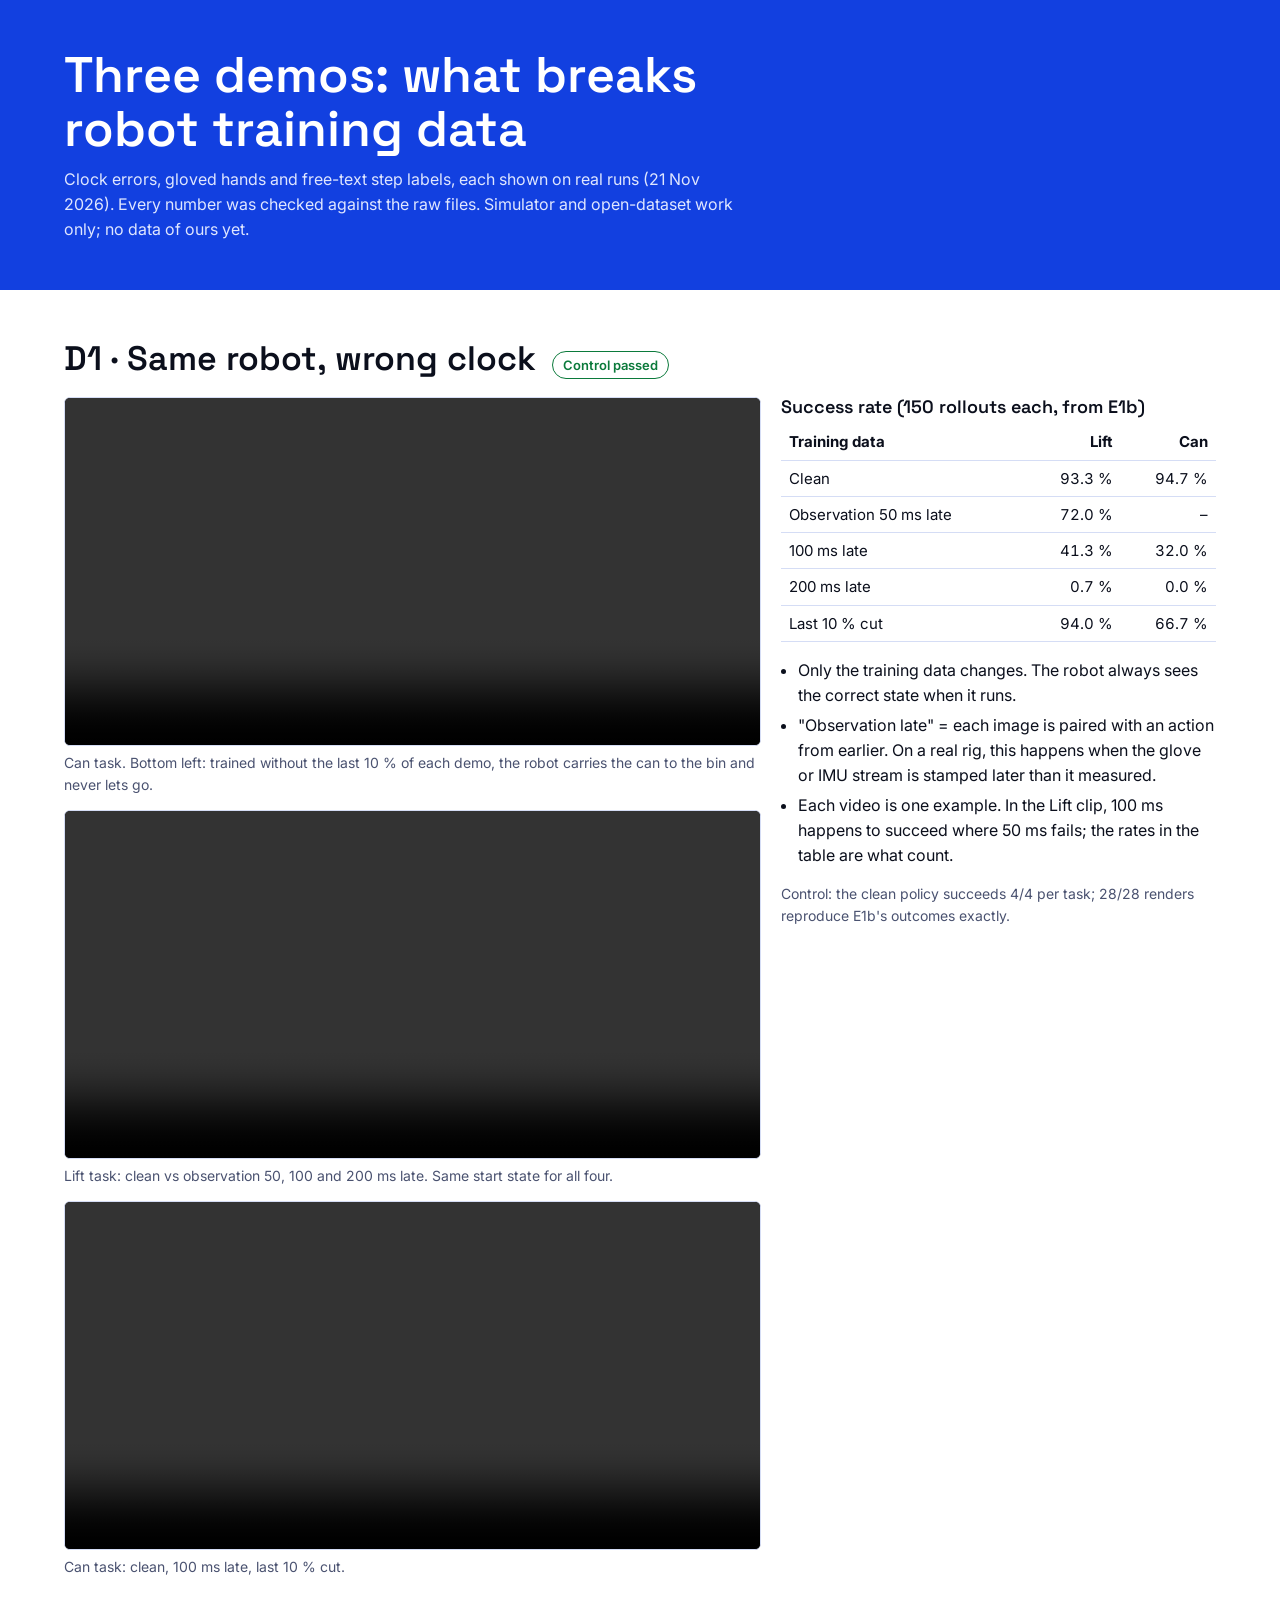
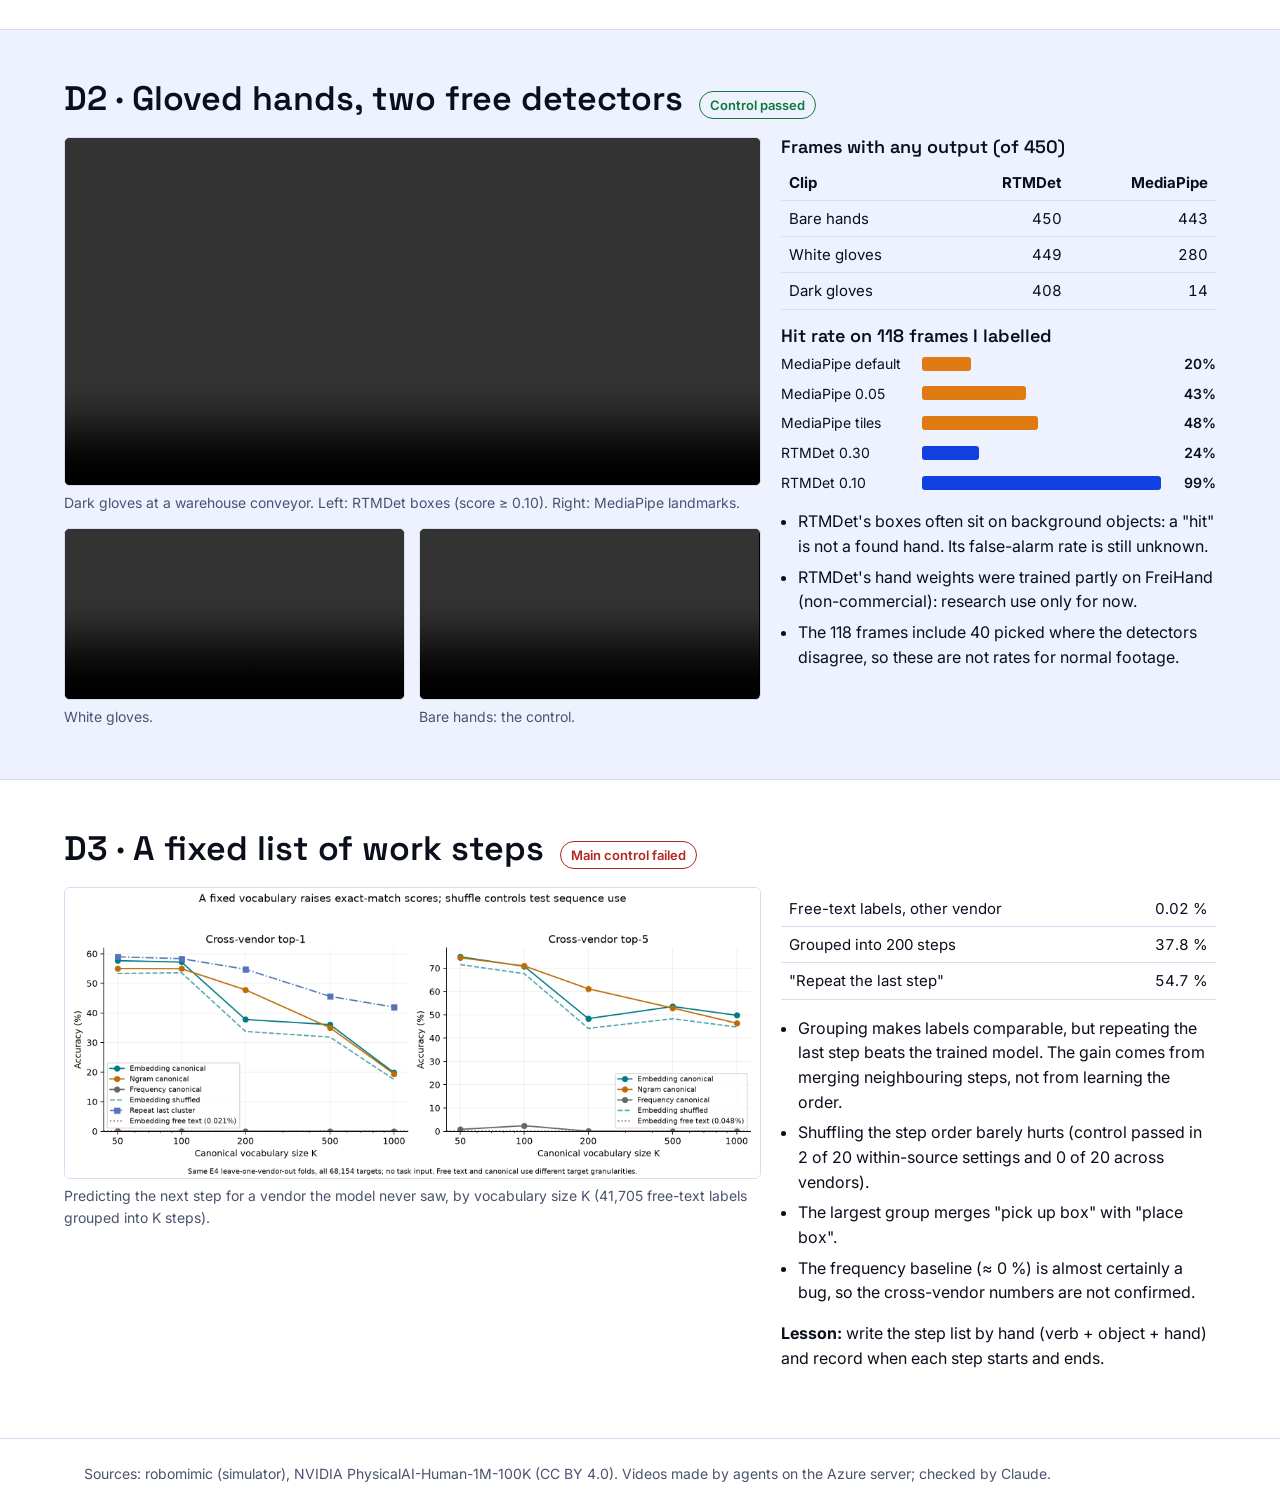
==== demos/index.html @ 9b0b8ab1 "Robot-data demos: D1-D3, H4 packing recorder, H6 curriculum, gallery" ====
<!DOCTYPE html>
<html lang="en"><head><meta charset="utf-8"><meta name="viewport" content="width=device-width,initial-scale=1">
<title>Robot data demos</title>
<link rel="preconnect" href="https://fonts.googleapis.com"><link rel="preconnect" href="https://fonts.gstatic.com" crossorigin>
<link href="https://fonts.googleapis.com/css2?family=Space+Grotesk:wght@500;600&family=Inter:wght@400;500;600&display=swap" rel="stylesheet">
<style>
/* VOICE: lab datasheet, plain and exact
   IDEA: a test report sheet; each demo is one numbered panel with its verdict
   PICTURE: the videos themselves, large, side by side with the numbers that matter
   COLOUR and TYPE: cobalt strip, white, black, pale blue zones; Space Grotesk + Inter
   LAYOUT: title strip, then three bands: video first, findings beside or below */
:root{color-scheme:light dark;--bg:light-dark(#ffffff,#0a0d18);--ink:light-dark(#0b0f1c,#e8ecf8);--mute:light-dark(#4a5270,#9aa3c0);--zone:light-dark(#eef2ff,#121a33);--line:light-dark(#d5ddf5,#24305a);--cobalt:#1240e0;--ok:light-dark(#0b7a3b,#5fd38f);--bad:light-dark(#b3261e,#ff8a80)}
:root[data-theme=light]{color-scheme:light}:root[data-theme=dark]{color-scheme:dark}
*{box-sizing:border-box;min-width:0}
body{margin:0;background:var(--bg);color:var(--ink);font:16px/1.55 Inter,system-ui,sans-serif;overflow-x:clip}
h1,h2,h3{font-family:"Space Grotesk",Inter,sans-serif;font-weight:600;line-height:1.08;text-wrap:balance;margin:0}
.strip{background:var(--cobalt);color:#fff;padding:clamp(24px,4vw,48px) max(5vw,16px)}
.strip h1{font-size:clamp(30px,4.6vw,50px);max-width:22ch}
.strip p{margin:.7em 0 0;max-width:68ch;color:#dfe6ff}
.wrap{max-width:1240px;margin:0 auto}
.band{padding:clamp(28px,4vw,56px) max(5vw,16px);border-bottom:1px solid var(--line)}
.band:nth-child(even){background:var(--zone)}
.head{display:flex;flex-wrap:wrap;gap:8px 16px;align-items:baseline;margin-bottom:18px}
.head h2{font-size:clamp(24px,3vw,34px)}
.tag{font-size:13px;font-weight:600;padding:3px 10px;border-radius:99px;border:1.5px solid currentColor}
.tag.ok{color:var(--ok)}.tag.bad{color:var(--bad)}
.grid{display:grid;gap:20px;grid-template-columns:minmax(0,1.6fr) minmax(0,1fr)}
.vids{display:grid;gap:14px}
.vids.two{grid-template-columns:repeat(auto-fit,minmax(min(100%,300px),1fr))}
figure{margin:0}
video,img{width:100%;display:block;border-radius:6px;background:#000;border:1px solid var(--line)}
img{background:#fff}
figcaption{font-size:14px;color:var(--mute);margin-top:6px}
.side h3{font-size:18px;margin:0 0 8px}
.side ul{margin:0 0 16px;padding-left:1.1em}.side li{margin:.35em 0}
table{border-collapse:collapse;width:100%;font-size:15px;margin:4px 0 16px}
th,td{padding:6px 8px;border-bottom:1px solid var(--line);text-align:left}
td.n,th.n{text-align:right;font-variant-numeric:tabular-nums;white-space:nowrap}
.bars{display:grid;gap:8px;margin:6px 0 16px}
.bar{display:grid;grid-template-columns:9.5em minmax(0,1fr) 3.2em;gap:8px;align-items:center;font-size:14px}
.bar i{display:block;height:14px;border-radius:3px;background:var(--cobalt)}
.bar i.mp{background:#e07a12}
.bar b{font-weight:600;text-align:right;font-variant-numeric:tabular-nums}
.note{font-size:14px;color:var(--mute)}
.foot{padding:24px max(5vw,16px);font-size:14px;color:var(--mute)}
@media(max-width:1100px){.grid{grid-template-columns:minmax(0,1fr)}}
@media(max-width:600px){table{font-size:13px}.bar{grid-template-columns:7.5em minmax(0,1fr) 3em}}
@media(prefers-reduced-motion:reduce){*{transition:none!important}}
</style></head><body>
<header class="strip"><div class="wrap">
<h1>Three demos: what breaks robot training data</h1>
<p>Clock errors, gloved hands and free-text step labels, each shown on real runs (21 Nov 2026). Every number was checked against the raw files. Simulator and open-dataset work only; no data of ours yet.</p>
</div></header>

<main>
<section class="band"><div class="wrap">
<div class="head"><h2>D1 · Same robot, wrong clock</h2><span class="tag ok">Control passed</span></div>
<div class="grid">
<div class="vids">
<figure><video controls muted loop playsinline preload="metadata" src="D1-wrong-clock/can_missing_ending.mp4"></video>
<figcaption>Can task. Bottom left: trained without the last 10 % of each demo, the robot carries the can to the bin and never lets go.</figcaption></figure>
<figure><video controls muted loop playsinline preload="metadata" src="D1-wrong-clock/lift_same_robot_wrong_clock.mp4"></video>
<figcaption>Lift task: clean vs observation 50, 100 and 200 ms late. Same start state for all four.</figcaption></figure>
<figure><video controls muted loop playsinline preload="metadata" src="D1-wrong-clock/can_same_robot_wrong_clock.mp4"></video>
<figcaption>Can task: clean, 100 ms late, last 10 % cut.</figcaption></figure>
</div>
<div class="side">
<h3>Success rate (150 rollouts each, from E1b)</h3>
<table><thead><tr><th>Training data</th><th class="n">Lift</th><th class="n">Can</th></tr></thead><tbody>
<tr><td>Clean</td><td class="n">93.3 %</td><td class="n">94.7 %</td></tr>
<tr><td>Observation 50 ms late</td><td class="n">72.0 %</td><td class="n">–</td></tr>
<tr><td>100 ms late</td><td class="n">41.3 %</td><td class="n">32.0 %</td></tr>
<tr><td>200 ms late</td><td class="n">0.7 %</td><td class="n">0.0 %</td></tr>
<tr><td>Last 10 % cut</td><td class="n">94.0 %</td><td class="n">66.7 %</td></tr>
</tbody></table>
<ul>
<li>Only the training data changes. The robot always sees the correct state when it runs.</li>
<li>"Observation late" = each image is paired with an action from earlier. On a real rig, this happens when the glove or IMU stream is stamped later than it measured.</li>
<li>Each video is one example. In the Lift clip, 100 ms happens to succeed where 50 ms fails; the rates in the table are what count.</li>
</ul>
<p class="note">Control: the clean policy succeeds 4/4 per task; 28/28 renders reproduce E1b's outcomes exactly.</p>
</div></div></div></section>

<section class="band"><div class="wrap">
<div class="head"><h2>D2 · Gloved hands, two free detectors</h2><span class="tag ok">Control passed</span></div>
<div class="grid">
<div class="vids">
<figure><video controls muted loop playsinline preload="metadata" src="D2-glove-overlay/d2_50caa726.mp4"></video>
<figcaption>Dark gloves at a warehouse conveyor. Left: RTMDet boxes (score ≥ 0.10). Right: MediaPipe landmarks.</figcaption></figure>
<div class="vids two">
<figure><video controls muted loop playsinline preload="metadata" src="D2-glove-overlay/d2_babf07e2.mp4"></video><figcaption>White gloves.</figcaption></figure>
<figure><video controls muted loop playsinline preload="metadata" src="D2-glove-overlay/d2_ac10c6f2.mp4"></video><figcaption>Bare hands: the control.</figcaption></figure>
</div></div>
<div class="side">
<h3>Frames with any output (of 450)</h3>
<table><thead><tr><th>Clip</th><th class="n">RTMDet</th><th class="n">MediaPipe</th></tr></thead><tbody>
<tr><td>Bare hands</td><td class="n">450</td><td class="n">443</td></tr>
<tr><td>White gloves</td><td class="n">449</td><td class="n">280</td></tr>
<tr><td>Dark gloves</td><td class="n">408</td><td class="n">14</td></tr>
</tbody></table>
<h3>Hit rate on 118 frames I labelled</h3>
<div class="bars" id="bars"></div>
<ul>
<li>RTMDet's boxes often sit on background objects: a "hit" is not a found hand. Its false-alarm rate is still unknown.</li>
<li>RTMDet's hand weights were trained partly on FreiHand (non-commercial): research use only for now.</li>
<li>The 118 frames include 40 picked where the detectors disagree, so these are not rates for normal footage.</li>
</ul>
</div></div></div></section>

<section class="band"><div class="wrap">
<div class="head"><h2>D3 · A fixed list of work steps</h2><span class="tag bad">Main control failed</span></div>
<div class="grid">
<figure><img src="D3-step-vocabulary/cross_vendor_vs_k.png" alt="Cross-vendor next-step accuracy against vocabulary size K, for several models and baselines">
<figcaption>Predicting the next step for a vendor the model never saw, by vocabulary size K (41,705 free-text labels grouped into K steps).</figcaption></figure>
<div class="side">
<table><tbody>
<tr><td>Free-text labels, other vendor</td><td class="n">0.02 %</td></tr>
<tr><td>Grouped into 200 steps</td><td class="n">37.8 %</td></tr>
<tr><td>"Repeat the last step"</td><td class="n">54.7 %</td></tr>
</tbody></table>
<ul>
<li>Grouping makes labels comparable, but repeating the last step beats the trained model. The gain comes from merging neighbouring steps, not from learning the order.</li>
<li>Shuffling the step order barely hurts (control passed in 2 of 20 within-source settings and 0 of 20 across vendors).</li>
<li>The largest group merges "pick up box" with "place box".</li>
<li>The frequency baseline (≈ 0 %) is almost certainly a bug, so the cross-vendor numbers are not confirmed.</li>
</ul>
<p><b>Lesson:</b> write the step list by hand (verb + object + hand) and record when each step starts and ends.</p>
</div></div></div></section>
</main>
<footer class="foot wrap">Sources: robomimic (simulator), NVIDIA PhysicalAI-Human-1M-100K (CC BY 4.0). Videos made by agents on the Azure server; checked by Claude.</footer>

<script>{
const rows=[["MediaPipe default",24],["MediaPipe 0.05",51],["MediaPipe tiles",57],["RTMDet 0.30",28],["RTMDet 0.10",117]];
document.getElementById('bars').innerHTML=rows.map(([l,n])=>`<div class="bar"><span>${l}</span><i class="${l.startsWith('Media')?'mp':''}" style="width:${(100*n/118).toFixed(1)}%"></i><b>${Math.round(100*n/118)}%</b></div>`).join('');

}</script>
</body></html>
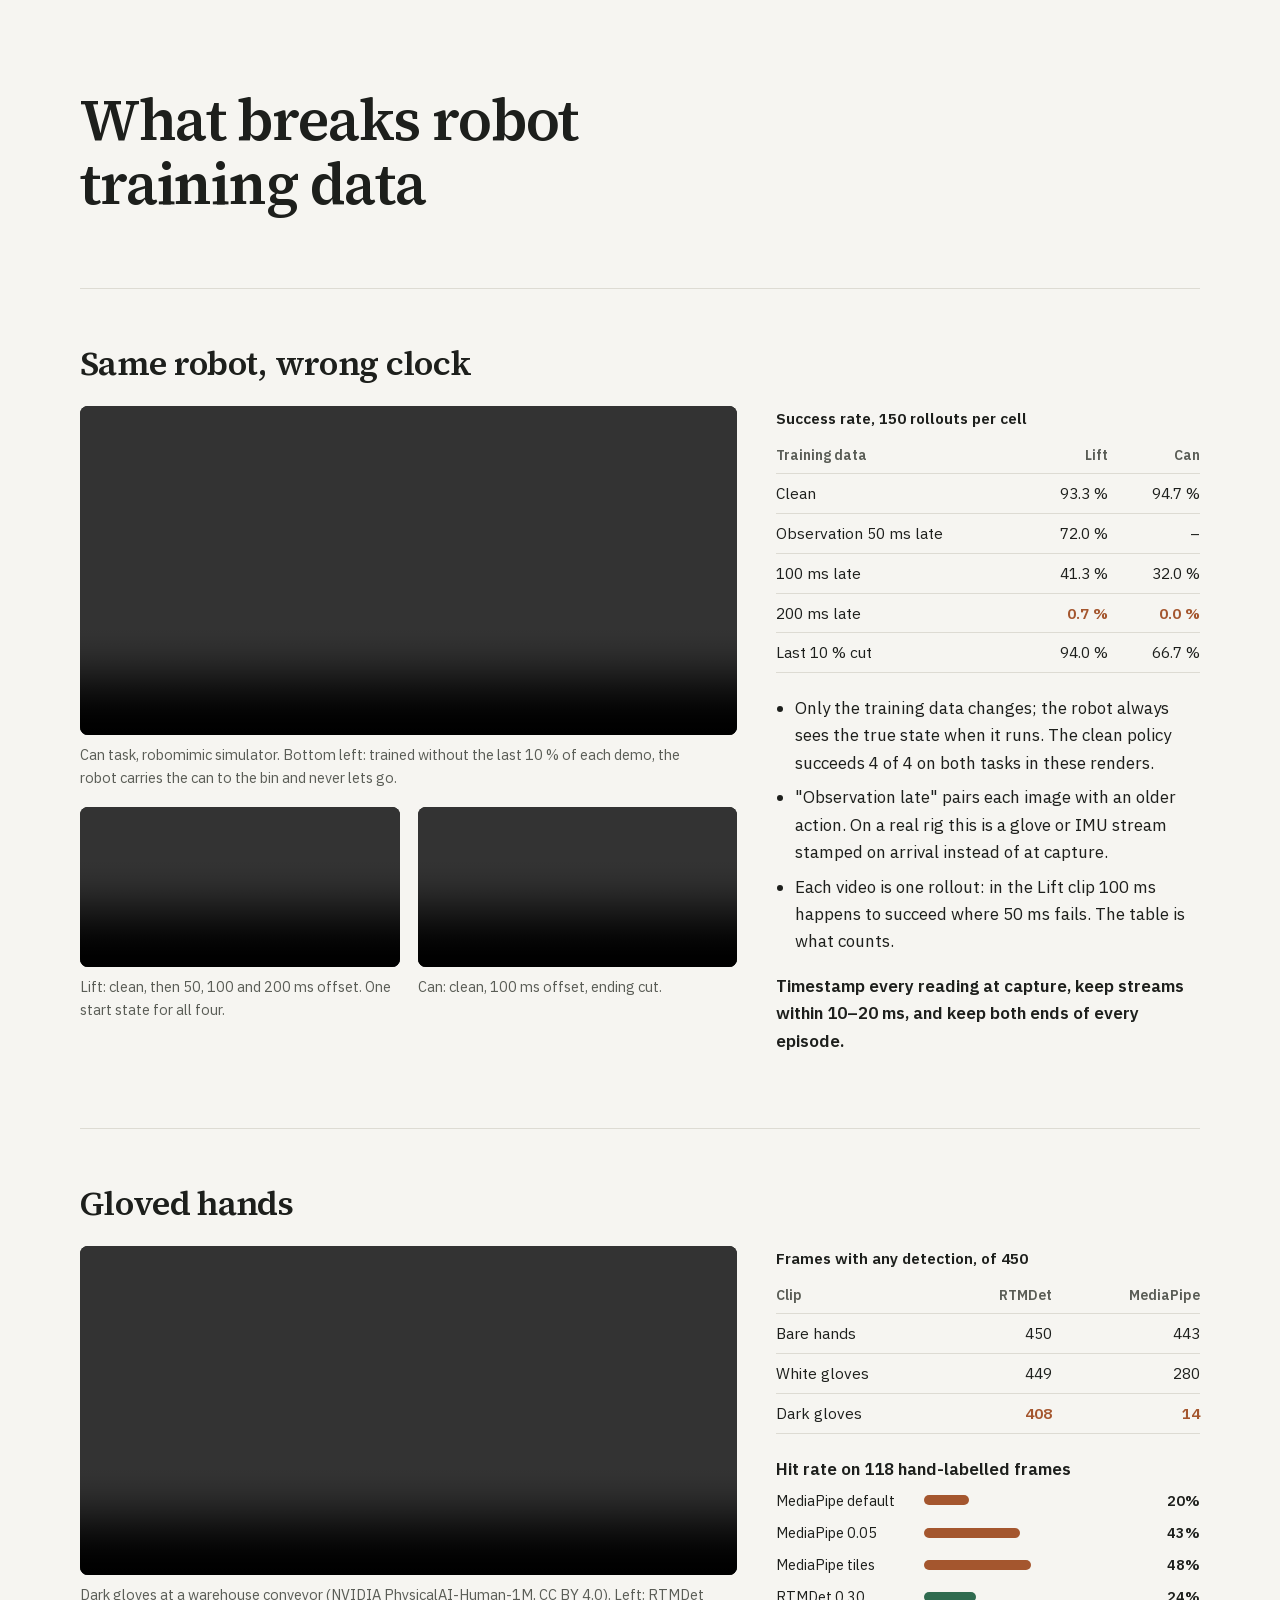
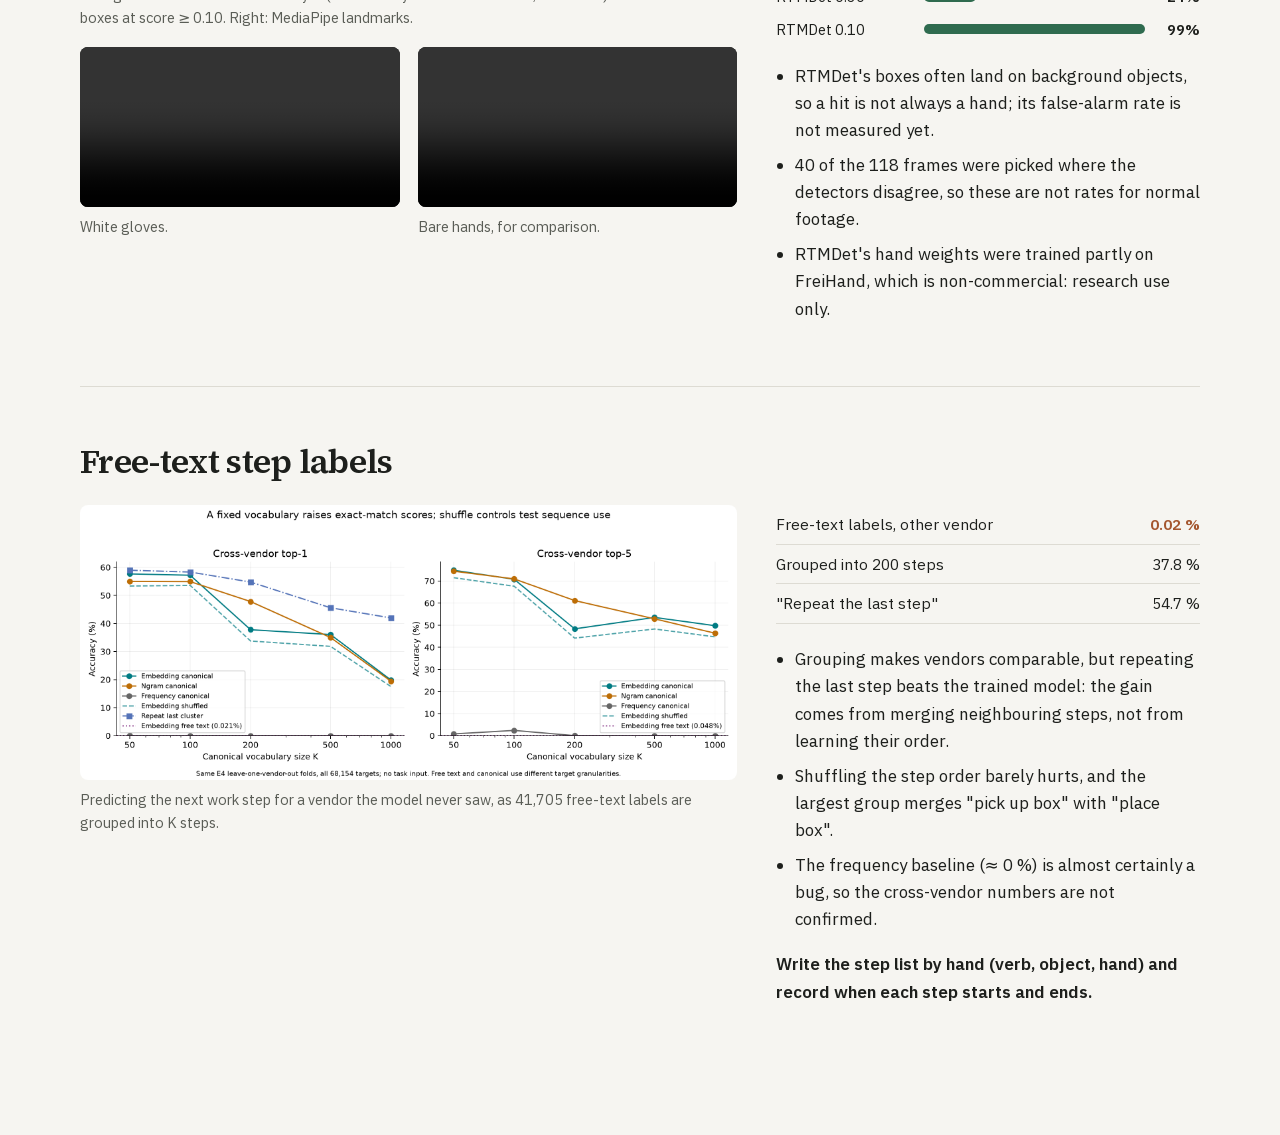
==== commit c76d3d64: "Redesign gallery and robot page: one headline, no banner, badges or footer; cropped videos" ====
--- a/demos/index.html
+++ b/demos/index.html
@@ -1,137 +1,130 @@
 <!DOCTYPE html>
 <html lang="en"><head><meta charset="utf-8"><meta name="viewport" content="width=device-width,initial-scale=1">
-<title>Robot data demos</title>
-<link rel="preconnect" href="https://fonts.googleapis.com"><link rel="preconnect" href="https://fonts.gstatic.com" crossorigin>
-<link href="https://fonts.googleapis.com/css2?family=Space+Grotesk:wght@500;600&family=Inter:wght@400;500;600&display=swap" rel="stylesheet">
+<title>What breaks robot training data</title>
 <style>
-/* VOICE: lab datasheet, plain and exact
-   IDEA: a test report sheet; each demo is one numbered panel with its verdict
-   PICTURE: the videos themselves, large, side by side with the numbers that matter
-   COLOUR and TYPE: cobalt strip, white, black, pale blue zones; Space Grotesk + Inter
-   LAYOUT: title strip, then three bands: video first, findings beside or below */
-:root{color-scheme:light dark;--bg:light-dark(#ffffff,#0a0d18);--ink:light-dark(#0b0f1c,#e8ecf8);--mute:light-dark(#4a5270,#9aa3c0);--zone:light-dark(#eef2ff,#121a33);--line:light-dark(#d5ddf5,#24305a);--cobalt:#1240e0;--ok:light-dark(#0b7a3b,#5fd38f);--bad:light-dark(#b3261e,#ff8a80)}
-:root[data-theme=light]{color-scheme:light}:root[data-theme=dark]{color-scheme:dark}
+@font-face{font-family:"Source Serif 4";font-weight:600;font-display:swap;src:url("fonts/source-serif-4-600-latin.woff2") format("woff2");unicode-range:U+0000-00FF,U+0131,U+0152-0153,U+02BB-02BC,U+02C6,U+02DA,U+02DC,U+2000-206F,U+20AC,U+2122,U+2191,U+2193,U+2212,U+2215,U+FEFF,U+FFFD}
+@font-face{font-family:"Source Serif 4";font-weight:600;font-display:swap;src:url("fonts/source-serif-4-600-latin-ext.woff2") format("woff2");unicode-range:U+0100-02BA,U+02BD-02C5,U+02C7-02CC,U+02CE-02D7,U+02DD-02FF,U+1E00-1E9F,U+A720-A7FF}
+@font-face{font-family:"IBM Plex Sans";font-weight:400 600;font-display:swap;src:url("fonts/ibm-plex-sans-latin.woff2") format("woff2");unicode-range:U+0000-00FF,U+0131,U+0152-0153,U+02BB-02BC,U+02C6,U+02DA,U+02DC,U+2000-206F,U+20AC,U+2122,U+2191,U+2193,U+2212,U+2215,U+FEFF,U+FFFD}
+@font-face{font-family:"IBM Plex Sans";font-weight:400 600;font-display:swap;src:url("fonts/ibm-plex-sans-latin-ext.woff2") format("woff2");unicode-range:U+0100-02BA,U+02BD-02C5,U+02C7-02CC,U+02CE-02D7,U+02DD-02FF,U+1E00-1E9F,U+A720-A7FF}
+:root{color-scheme:light dark;
+ --bg:light-dark(#f6f5f1,#141513);--ink:light-dark(#1d1f1c,#e9e8e3);--mute:light-dark(#5a5d56,#a4a69f);
+ --line:light-dark(#dddbd3,#2c2e2a);--accent:light-dark(#2f6b4f,#7cc3a0);--warm:light-dark(#a4562e,#e0956c)}
 *{box-sizing:border-box;min-width:0}
-body{margin:0;background:var(--bg);color:var(--ink);font:16px/1.55 Inter,system-ui,sans-serif;overflow-x:clip}
-h1,h2,h3{font-family:"Space Grotesk",Inter,sans-serif;font-weight:600;line-height:1.08;text-wrap:balance;margin:0}
-.strip{background:var(--cobalt);color:#fff;padding:clamp(24px,4vw,48px) max(5vw,16px)}
-.strip h1{font-size:clamp(30px,4.6vw,50px);max-width:22ch}
-.strip p{margin:.7em 0 0;max-width:68ch;color:#dfe6ff}
-.wrap{max-width:1240px;margin:0 auto}
-.band{padding:clamp(28px,4vw,56px) max(5vw,16px);border-bottom:1px solid var(--line)}
-.band:nth-child(even){background:var(--zone)}
-.head{display:flex;flex-wrap:wrap;gap:8px 16px;align-items:baseline;margin-bottom:18px}
-.head h2{font-size:clamp(24px,3vw,34px)}
-.tag{font-size:13px;font-weight:600;padding:3px 10px;border-radius:99px;border:1.5px solid currentColor}
-.tag.ok{color:var(--ok)}.tag.bad{color:var(--bad)}
-.grid{display:grid;gap:20px;grid-template-columns:minmax(0,1.6fr) minmax(0,1fr)}
-.vids{display:grid;gap:14px}
-.vids.two{grid-template-columns:repeat(auto-fit,minmax(min(100%,300px),1fr))}
+html{background:var(--bg);color:var(--ink)}
+body{margin:0;font:17px/1.6 "IBM Plex Sans",system-ui,sans-serif;font-variant-numeric:tabular-nums}
+::selection{background:color-mix(in oklab,var(--accent) 30%,transparent)}
+a{color:var(--accent);text-underline-offset:3px}
+:focus-visible{outline:2px solid var(--accent);outline-offset:3px}
+main{max-width:1200px;margin:0 auto;padding:clamp(40px,7vw,88px) clamp(18px,4vw,40px) 56px}
+h1,h2{font-family:"Source Serif 4",Georgia,serif;font-weight:600;letter-spacing:-.02em;line-height:1.1;text-wrap:balance;margin:0}
+h1{font-size:clamp(34px,5vw,58px);max-width:18ch;margin-bottom:clamp(36px,6vw,72px)}
+section{padding:clamp(32px,5vw,56px) 0;border-top:1px solid var(--line)}
+h2{font-size:clamp(25px,3vw,34px);margin-bottom:24px}
+.grid{display:grid;gap:clamp(20px,3vw,40px);grid-template-columns:minmax(0,1.55fr) minmax(0,1fr);align-items:start}
+@media(max-width:1000px){.grid{grid-template-columns:minmax(0,1fr)}}
+.media{display:grid;gap:18px}.pair{display:grid;gap:18px;grid-template-columns:repeat(auto-fit,minmax(min(100%,260px),1fr))}
 figure{margin:0}
-video,img{width:100%;display:block;border-radius:6px;background:#000;border:1px solid var(--line)}
+video,img{width:100%;display:block;border-radius:8px;background:#0d0e0d}
 img{background:#fff}
-figcaption{font-size:14px;color:var(--mute);margin-top:6px}
-.side h3{font-size:18px;margin:0 0 8px}
-.side ul{margin:0 0 16px;padding-left:1.1em}.side li{margin:.35em 0}
-table{border-collapse:collapse;width:100%;font-size:15px;margin:4px 0 16px}
-th,td{padding:6px 8px;border-bottom:1px solid var(--line);text-align:left}
-td.n,th.n{text-align:right;font-variant-numeric:tabular-nums;white-space:nowrap}
-.bars{display:grid;gap:8px;margin:6px 0 16px}
-.bar{display:grid;grid-template-columns:9.5em minmax(0,1fr) 3.2em;gap:8px;align-items:center;font-size:14px}
-.bar i{display:block;height:14px;border-radius:3px;background:var(--cobalt)}
-.bar i.mp{background:#e07a12}
-.bar b{font-weight:600;text-align:right;font-variant-numeric:tabular-nums}
-.note{font-size:14px;color:var(--mute)}
-.foot{padding:24px max(5vw,16px);font-size:14px;color:var(--mute)}
-@media(max-width:1100px){.grid{grid-template-columns:minmax(0,1fr)}}
-@media(max-width:600px){table{font-size:13px}.bar{grid-template-columns:7.5em minmax(0,1fr) 3em}}
-@media(prefers-reduced-motion:reduce){*{transition:none!important}}
+figcaption{font-size:14.5px;color:var(--mute);margin-top:8px;max-width:70ch}
+.side p,.side li{max-width:62ch}
+.side ul{margin:0;padding-left:1.1em}.side li{margin:.45em 0}
+table{border-collapse:collapse;width:100%;margin:0 0 22px;font-size:15.5px}
+caption{text-align:left;font-weight:600;margin-bottom:6px}
+th,td{padding:7px 0;border-bottom:1px solid var(--line);text-align:left}
+th{font-weight:600;color:var(--mute);font-size:14px}
+.n{text-align:right;padding-left:16px;white-space:nowrap}
+tr.bad td.n{color:var(--warm);font-weight:600}
+.bars{display:grid;gap:9px;margin:4px 0 22px}
+.bar{display:grid;grid-template-columns:9.5em minmax(0,1fr) 3em;gap:10px;align-items:center;font-size:14.5px}
+.bar i{display:block;height:10px;border-radius:5px;background:var(--accent)}
+.bar i.mp{background:var(--warm)}
+.bar b{font-weight:600;text-align:right}
+.lesson{margin-top:18px;font-weight:600}
+@media(max-width:600px){body{font-size:16px}.bar{grid-template-columns:7.5em minmax(0,1fr) 3em}}
 </style></head><body>
-<header class="strip"><div class="wrap">
-<h1>Three demos: what breaks robot training data</h1>
-<p>Clock errors, gloved hands and free-text step labels, each shown on real runs (21 Nov 2026). Every number was checked against the raw files. Simulator and open-dataset work only; no data of ours yet.</p>
-</div></header>
+<main>
+<h1>What breaks robot training data</h1>
 
-<main>
-<section class="band"><div class="wrap">
-<div class="head"><h2>D1 · Same robot, wrong clock</h2><span class="tag ok">Control passed</span></div>
+<section>
+<h2>Same robot, wrong clock</h2>
 <div class="grid">
-<div class="vids">
-<figure><video controls muted loop playsinline preload="metadata" src="D1-wrong-clock/can_missing_ending.mp4"></video>
-<figcaption>Can task. Bottom left: trained without the last 10 % of each demo, the robot carries the can to the bin and never lets go.</figcaption></figure>
-<figure><video controls muted loop playsinline preload="metadata" src="D1-wrong-clock/lift_same_robot_wrong_clock.mp4"></video>
-<figcaption>Lift task: clean vs observation 50, 100 and 200 ms late. Same start state for all four.</figcaption></figure>
-<figure><video controls muted loop playsinline preload="metadata" src="D1-wrong-clock/can_same_robot_wrong_clock.mp4"></video>
-<figcaption>Can task: clean, 100 ms late, last 10 % cut.</figcaption></figure>
-</div>
+<div class="media">
+<figure><video controls muted loop playsinline preload="metadata" src="D1-wrong-clock/can_missing_ending_web.mp4"></video>
+<figcaption>Can task, robomimic simulator. Bottom left: trained without the last 10 % of each demo, the robot carries the can to the bin and never lets go.</figcaption></figure>
+<div class="pair">
+<figure><video controls muted loop playsinline preload="metadata" src="D1-wrong-clock/lift_same_robot_wrong_clock_web.mp4"></video>
+<figcaption>Lift: clean, then 50, 100 and 200 ms offset. One start state for all four.</figcaption></figure>
+<figure><video controls muted loop playsinline preload="metadata" src="D1-wrong-clock/can_same_robot_wrong_clock_web.mp4"></video>
+<figcaption>Can: clean, 100 ms offset, ending cut.</figcaption></figure>
+</div></div>
 <div class="side">
-<h3>Success rate (150 rollouts each, from E1b)</h3>
-<table><thead><tr><th>Training data</th><th class="n">Lift</th><th class="n">Can</th></tr></thead><tbody>
+<table><caption>Success rate, 150 rollouts per cell</caption>
+<thead><tr><th>Training data</th><th class="n">Lift</th><th class="n">Can</th></tr></thead><tbody>
 <tr><td>Clean</td><td class="n">93.3 %</td><td class="n">94.7 %</td></tr>
 <tr><td>Observation 50 ms late</td><td class="n">72.0 %</td><td class="n">–</td></tr>
 <tr><td>100 ms late</td><td class="n">41.3 %</td><td class="n">32.0 %</td></tr>
-<tr><td>200 ms late</td><td class="n">0.7 %</td><td class="n">0.0 %</td></tr>
+<tr class="bad"><td>200 ms late</td><td class="n">0.7 %</td><td class="n">0.0 %</td></tr>
 <tr><td>Last 10 % cut</td><td class="n">94.0 %</td><td class="n">66.7 %</td></tr>
 </tbody></table>
 <ul>
-<li>Only the training data changes. The robot always sees the correct state when it runs.</li>
-<li>"Observation late" = each image is paired with an action from earlier. On a real rig, this happens when the glove or IMU stream is stamped later than it measured.</li>
-<li>Each video is one example. In the Lift clip, 100 ms happens to succeed where 50 ms fails; the rates in the table are what count.</li>
+<li>Only the training data changes; the robot always sees the true state when it runs. The clean policy succeeds 4 of 4 on both tasks in these renders.</li>
+<li>"Observation late" pairs each image with an older action. On a real rig this is a glove or IMU stream stamped on arrival instead of at capture.</li>
+<li>Each video is one rollout: in the Lift clip 100 ms happens to succeed where 50 ms fails. The table is what counts.</li>
 </ul>
-<p class="note">Control: the clean policy succeeds 4/4 per task; 28/28 renders reproduce E1b's outcomes exactly.</p>
-</div></div></div></section>
+<p class="lesson">Timestamp every reading at capture, keep streams within 10–20 ms, and keep both ends of every episode.</p>
+</div></div>
+</section>
 
-<section class="band"><div class="wrap">
-<div class="head"><h2>D2 · Gloved hands, two free detectors</h2><span class="tag ok">Control passed</span></div>
+<section>
+<h2>Gloved hands</h2>
 <div class="grid">
-<div class="vids">
-<figure><video controls muted loop playsinline preload="metadata" src="D2-glove-overlay/d2_50caa726.mp4"></video>
-<figcaption>Dark gloves at a warehouse conveyor. Left: RTMDet boxes (score ≥ 0.10). Right: MediaPipe landmarks.</figcaption></figure>
-<div class="vids two">
-<figure><video controls muted loop playsinline preload="metadata" src="D2-glove-overlay/d2_babf07e2.mp4"></video><figcaption>White gloves.</figcaption></figure>
-<figure><video controls muted loop playsinline preload="metadata" src="D2-glove-overlay/d2_ac10c6f2.mp4"></video><figcaption>Bare hands: the control.</figcaption></figure>
+<div class="media">
+<figure><video controls muted loop playsinline preload="metadata" src="D2-glove-overlay/d2_50caa726_web.mp4"></video>
+<figcaption>Dark gloves at a warehouse conveyor (NVIDIA PhysicalAI-Human-1M, CC BY 4.0). Left: RTMDet boxes at score ≥ 0.10. Right: MediaPipe landmarks.</figcaption></figure>
+<div class="pair">
+<figure><video controls muted loop playsinline preload="metadata" src="D2-glove-overlay/d2_babf07e2_web.mp4"></video><figcaption>White gloves.</figcaption></figure>
+<figure><video controls muted loop playsinline preload="metadata" src="D2-glove-overlay/d2_ac10c6f2_web.mp4"></video><figcaption>Bare hands, for comparison.</figcaption></figure>
 </div></div>
 <div class="side">
-<h3>Frames with any output (of 450)</h3>
-<table><thead><tr><th>Clip</th><th class="n">RTMDet</th><th class="n">MediaPipe</th></tr></thead><tbody>
+<table><caption>Frames with any detection, of 450</caption>
+<thead><tr><th>Clip</th><th class="n">RTMDet</th><th class="n">MediaPipe</th></tr></thead><tbody>
 <tr><td>Bare hands</td><td class="n">450</td><td class="n">443</td></tr>
 <tr><td>White gloves</td><td class="n">449</td><td class="n">280</td></tr>
-<tr><td>Dark gloves</td><td class="n">408</td><td class="n">14</td></tr>
+<tr class="bad"><td>Dark gloves</td><td class="n">408</td><td class="n">14</td></tr>
 </tbody></table>
-<h3>Hit rate on 118 frames I labelled</h3>
+<p style="font-weight:600;margin:0 0 6px">Hit rate on 118 hand-labelled frames</p>
 <div class="bars" id="bars"></div>
 <ul>
-<li>RTMDet's boxes often sit on background objects: a "hit" is not a found hand. Its false-alarm rate is still unknown.</li>
-<li>RTMDet's hand weights were trained partly on FreiHand (non-commercial): research use only for now.</li>
-<li>The 118 frames include 40 picked where the detectors disagree, so these are not rates for normal footage.</li>
+<li>RTMDet's boxes often land on background objects, so a hit is not always a hand; its false-alarm rate is not measured yet.</li>
+<li>40 of the 118 frames were picked where the detectors disagree, so these are not rates for normal footage.</li>
+<li>RTMDet's hand weights were trained partly on FreiHand, which is non-commercial: research use only.</li>
 </ul>
-</div></div></div></section>
+</div></div>
+</section>
 
-<section class="band"><div class="wrap">
-<div class="head"><h2>D3 · A fixed list of work steps</h2><span class="tag bad">Main control failed</span></div>
+<section>
+<h2>Free-text step labels</h2>
 <div class="grid">
-<figure><img src="D3-step-vocabulary/cross_vendor_vs_k.png" alt="Cross-vendor next-step accuracy against vocabulary size K, for several models and baselines">
-<figcaption>Predicting the next step for a vendor the model never saw, by vocabulary size K (41,705 free-text labels grouped into K steps).</figcaption></figure>
+<figure><img src="D3-step-vocabulary/cross_vendor_vs_k.png" alt="Next-step accuracy on an unseen vendor against vocabulary size K, for several models and baselines">
+<figcaption>Predicting the next work step for a vendor the model never saw, as 41,705 free-text labels are grouped into K steps.</figcaption></figure>
 <div class="side">
 <table><tbody>
-<tr><td>Free-text labels, other vendor</td><td class="n">0.02 %</td></tr>
+<tr class="bad"><td>Free-text labels, other vendor</td><td class="n">0.02 %</td></tr>
 <tr><td>Grouped into 200 steps</td><td class="n">37.8 %</td></tr>
 <tr><td>"Repeat the last step"</td><td class="n">54.7 %</td></tr>
 </tbody></table>
 <ul>
-<li>Grouping makes labels comparable, but repeating the last step beats the trained model. The gain comes from merging neighbouring steps, not from learning the order.</li>
-<li>Shuffling the step order barely hurts (control passed in 2 of 20 within-source settings and 0 of 20 across vendors).</li>
-<li>The largest group merges "pick up box" with "place box".</li>
+<li>Grouping makes vendors comparable, but repeating the last step beats the trained model: the gain comes from merging neighbouring steps, not from learning their order.</li>
+<li>Shuffling the step order barely hurts, and the largest group merges "pick up box" with "place box".</li>
 <li>The frequency baseline (≈ 0 %) is almost certainly a bug, so the cross-vendor numbers are not confirmed.</li>
 </ul>
-<p><b>Lesson:</b> write the step list by hand (verb + object + hand) and record when each step starts and ends.</p>
-</div></div></div></section>
+<p class="lesson">Write the step list by hand (verb, object, hand) and record when each step starts and ends.</p>
+</div></div>
+</section>
 </main>
-<footer class="foot wrap">Sources: robomimic (simulator), NVIDIA PhysicalAI-Human-1M-100K (CC BY 4.0). Videos made by agents on the Azure server; checked by Claude.</footer>
-
 <script>{
 const rows=[["MediaPipe default",24],["MediaPipe 0.05",51],["MediaPipe tiles",57],["RTMDet 0.30",28],["RTMDet 0.10",117]];
 document.getElementById('bars').innerHTML=rows.map(([l,n])=>`<div class="bar"><span>${l}</span><i class="${l.startsWith('Media')?'mp':''}" style="width:${(100*n/118).toFixed(1)}%"></i><b>${Math.round(100*n/118)}%</b></div>`).join('');
-
 }</script>
 </body></html>
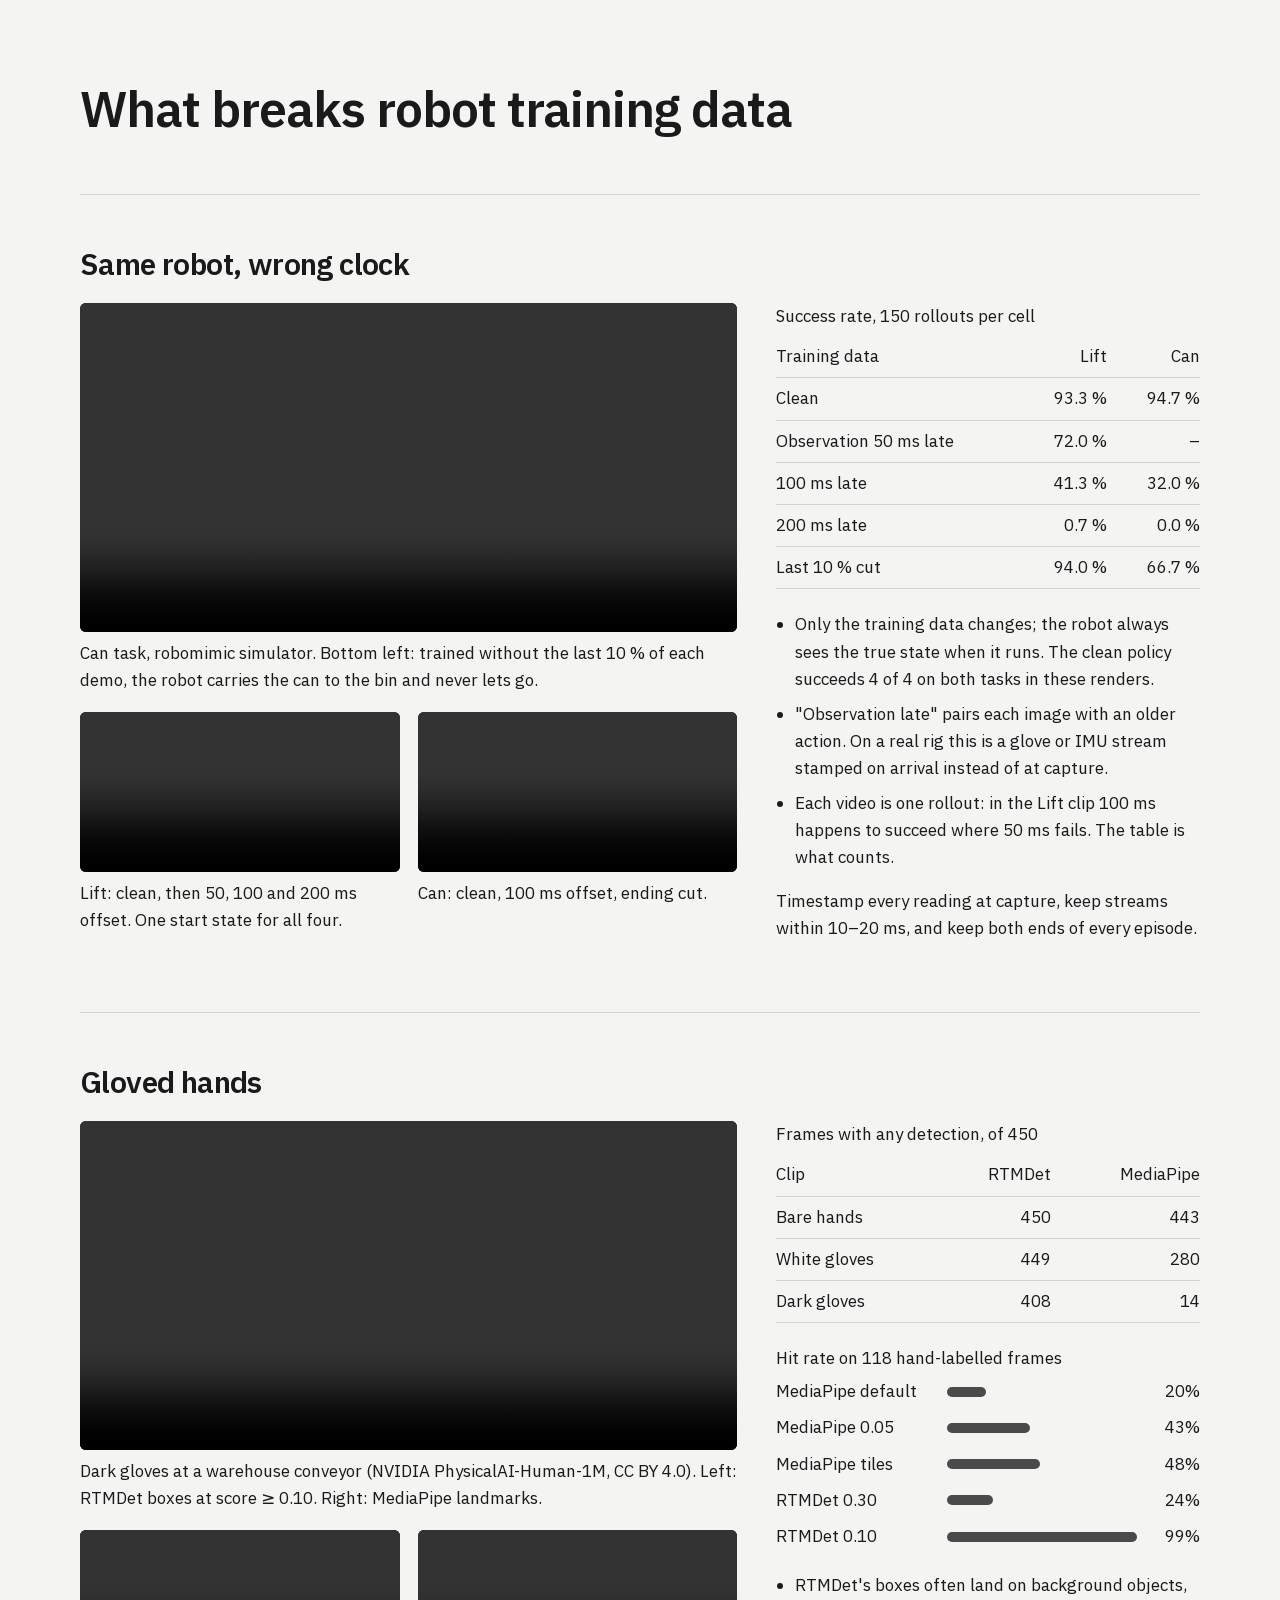
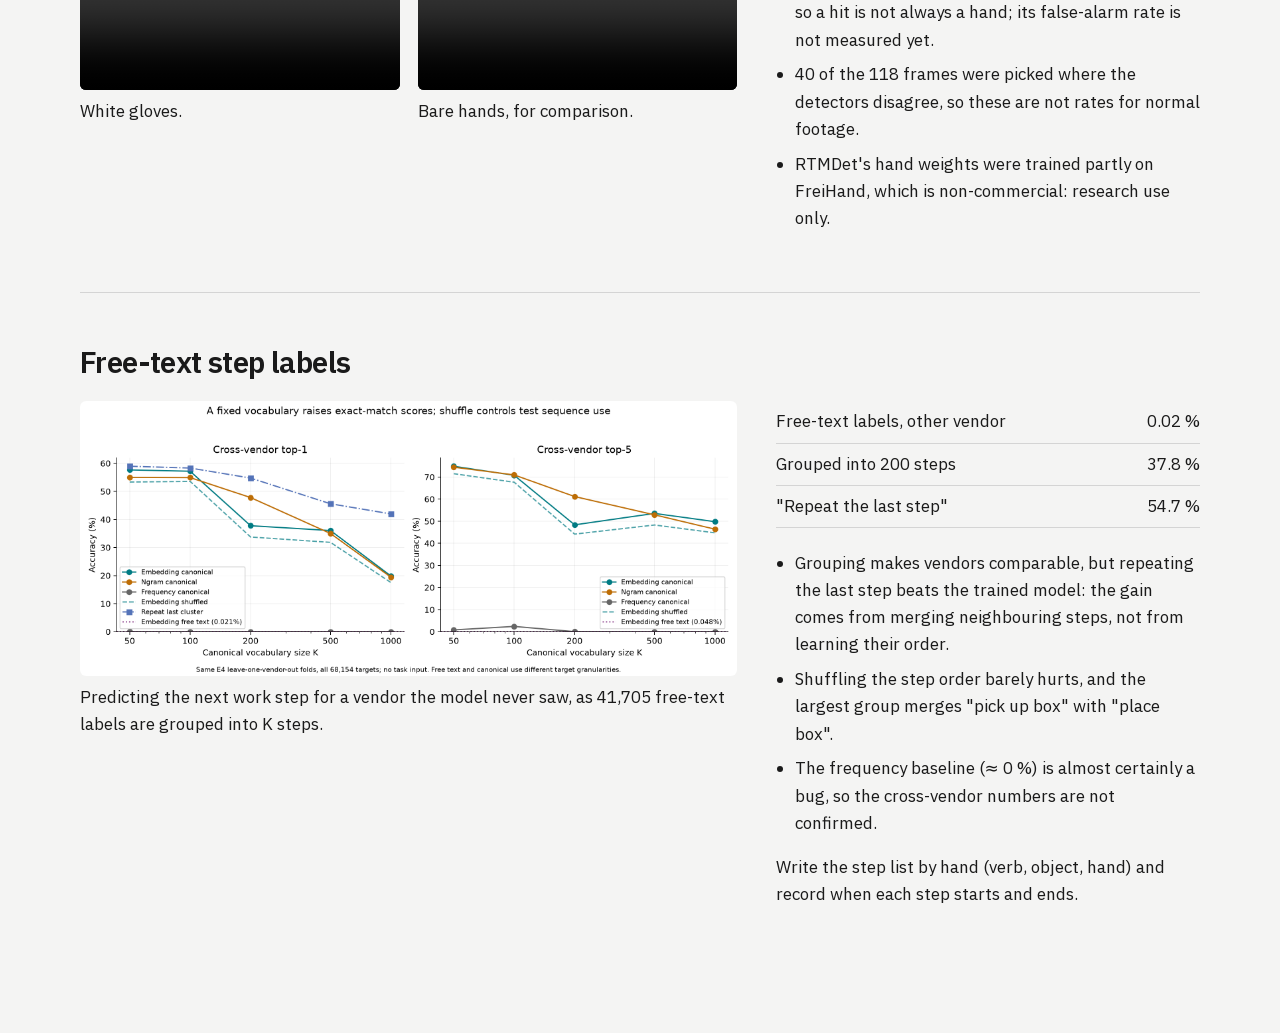
==== commit 02600b95: "Gallery: one font, greys only" ====
--- a/demos/index.html
+++ b/demos/index.html
@@ -2,45 +2,37 @@
 <html lang="en"><head><meta charset="utf-8"><meta name="viewport" content="width=device-width,initial-scale=1">
 <title>What breaks robot training data</title>
 <style>
-@font-face{font-family:"Source Serif 4";font-weight:600;font-display:swap;src:url("fonts/source-serif-4-600-latin.woff2") format("woff2");unicode-range:U+0000-00FF,U+0131,U+0152-0153,U+02BB-02BC,U+02C6,U+02DA,U+02DC,U+2000-206F,U+20AC,U+2122,U+2191,U+2193,U+2212,U+2215,U+FEFF,U+FFFD}
-@font-face{font-family:"Source Serif 4";font-weight:600;font-display:swap;src:url("fonts/source-serif-4-600-latin-ext.woff2") format("woff2");unicode-range:U+0100-02BA,U+02BD-02C5,U+02C7-02CC,U+02CE-02D7,U+02DD-02FF,U+1E00-1E9F,U+A720-A7FF}
 @font-face{font-family:"IBM Plex Sans";font-weight:400 600;font-display:swap;src:url("fonts/ibm-plex-sans-latin.woff2") format("woff2");unicode-range:U+0000-00FF,U+0131,U+0152-0153,U+02BB-02BC,U+02C6,U+02DA,U+02DC,U+2000-206F,U+20AC,U+2122,U+2191,U+2193,U+2212,U+2215,U+FEFF,U+FFFD}
 @font-face{font-family:"IBM Plex Sans";font-weight:400 600;font-display:swap;src:url("fonts/ibm-plex-sans-latin-ext.woff2") format("woff2");unicode-range:U+0100-02BA,U+02BD-02C5,U+02C7-02CC,U+02CE-02D7,U+02DD-02FF,U+1E00-1E9F,U+A720-A7FF}
-:root{color-scheme:light dark;
- --bg:light-dark(#f6f5f1,#141513);--ink:light-dark(#1d1f1c,#e9e8e3);--mute:light-dark(#5a5d56,#a4a69f);
- --line:light-dark(#dddbd3,#2c2e2a);--accent:light-dark(#2f6b4f,#7cc3a0);--warm:light-dark(#a4562e,#e0956c)}
+:root{color-scheme:light dark;--bg:light-dark(#f4f4f3,#111111);--ink:light-dark(#1a1a1a,#e6e6e6);--line:light-dark(#d4d4d4,#2e2e2e);--bar:light-dark(#4a4a4a,#bdbdbd)}
 *{box-sizing:border-box;min-width:0}
 html{background:var(--bg);color:var(--ink)}
 body{margin:0;font:17px/1.6 "IBM Plex Sans",system-ui,sans-serif;font-variant-numeric:tabular-nums}
-::selection{background:color-mix(in oklab,var(--accent) 30%,transparent)}
-a{color:var(--accent);text-underline-offset:3px}
-:focus-visible{outline:2px solid var(--accent);outline-offset:3px}
-main{max-width:1200px;margin:0 auto;padding:clamp(40px,7vw,88px) clamp(18px,4vw,40px) 56px}
-h1,h2{font-family:"Source Serif 4",Georgia,serif;font-weight:600;letter-spacing:-.02em;line-height:1.1;text-wrap:balance;margin:0}
-h1{font-size:clamp(34px,5vw,58px);max-width:18ch;margin-bottom:clamp(36px,6vw,72px)}
-section{padding:clamp(32px,5vw,56px) 0;border-top:1px solid var(--line)}
-h2{font-size:clamp(25px,3vw,34px);margin-bottom:24px}
+::selection{background:light-dark(#cfcfcf,#3a3a3a)}
+a{color:inherit;text-underline-offset:3px}
+:focus-visible{outline:2px solid var(--ink);outline-offset:3px}
+main{max-width:1200px;margin:0 auto;padding:clamp(40px,7vw,80px) clamp(18px,4vw,40px) 56px}
+h1,h2{font-weight:600;letter-spacing:-.02em;line-height:1.15;text-wrap:balance;margin:0}
+h1{font-size:clamp(32px,4.4vw,50px);margin-bottom:clamp(28px,5vw,56px)}
+h2{font-size:clamp(23px,2.6vw,30px);margin-bottom:22px}
+section{padding:clamp(32px,5vw,52px) 0;border-top:1px solid var(--line)}
 .grid{display:grid;gap:clamp(20px,3vw,40px);grid-template-columns:minmax(0,1.55fr) minmax(0,1fr);align-items:start}
 @media(max-width:1000px){.grid{grid-template-columns:minmax(0,1fr)}}
 .media{display:grid;gap:18px}.pair{display:grid;gap:18px;grid-template-columns:repeat(auto-fit,minmax(min(100%,260px),1fr))}
 figure{margin:0}
-video,img{width:100%;display:block;border-radius:8px;background:#0d0e0d}
+video,img{width:100%;display:block;border:0;border-radius:6px;background:#000}
 img{background:#fff}
-figcaption{font-size:14.5px;color:var(--mute);margin-top:8px;max-width:70ch}
-.side p,.side li{max-width:62ch}
-.side ul{margin:0;padding-left:1.1em}.side li{margin:.45em 0}
-table{border-collapse:collapse;width:100%;margin:0 0 22px;font-size:15.5px}
-caption{text-align:left;font-weight:600;margin-bottom:6px}
-th,td{padding:7px 0;border-bottom:1px solid var(--line);text-align:left}
-th{font-weight:600;color:var(--mute);font-size:14px}
+figcaption{margin-top:8px}
+p,li,figcaption{max-width:68ch}
+ul{margin:0;padding-left:1.1em}li{margin:.45em 0}
+table{border-collapse:collapse;width:100%;margin:0 0 22px}
+caption{text-align:left;margin-bottom:6px}
+th,td{padding:7px 0;border-bottom:1px solid var(--line);text-align:left;font-weight:400}
 .n{text-align:right;padding-left:16px;white-space:nowrap}
-tr.bad td.n{color:var(--warm);font-weight:600}
-.bars{display:grid;gap:9px;margin:4px 0 22px}
-.bar{display:grid;grid-template-columns:9.5em minmax(0,1fr) 3em;gap:10px;align-items:center;font-size:14.5px}
-.bar i{display:block;height:10px;border-radius:5px;background:var(--accent)}
-.bar i.mp{background:var(--warm)}
-.bar b{font-weight:600;text-align:right}
-.lesson{margin-top:18px;font-weight:600}
+.bars{display:grid;gap:9px;margin:6px 0 22px}
+.bar{display:grid;grid-template-columns:9.5em minmax(0,1fr) 3em;gap:10px;align-items:center}
+.bar i{display:block;height:10px;border-radius:5px;background:var(--bar)}
+.bar b{font-weight:400;text-align:right}
 @media(max-width:600px){body{font-size:16px}.bar{grid-template-columns:7.5em minmax(0,1fr) 3em}}
 </style></head><body>
 <main>
@@ -64,7 +56,7 @@
 <tr><td>Clean</td><td class="n">93.3 %</td><td class="n">94.7 %</td></tr>
 <tr><td>Observation 50 ms late</td><td class="n">72.0 %</td><td class="n">–</td></tr>
 <tr><td>100 ms late</td><td class="n">41.3 %</td><td class="n">32.0 %</td></tr>
-<tr class="bad"><td>200 ms late</td><td class="n">0.7 %</td><td class="n">0.0 %</td></tr>
+<tr><td>200 ms late</td><td class="n">0.7 %</td><td class="n">0.0 %</td></tr>
 <tr><td>Last 10 % cut</td><td class="n">94.0 %</td><td class="n">66.7 %</td></tr>
 </tbody></table>
 <ul>
@@ -72,7 +64,7 @@
 <li>"Observation late" pairs each image with an older action. On a real rig this is a glove or IMU stream stamped on arrival instead of at capture.</li>
 <li>Each video is one rollout: in the Lift clip 100 ms happens to succeed where 50 ms fails. The table is what counts.</li>
 </ul>
-<p class="lesson">Timestamp every reading at capture, keep streams within 10–20 ms, and keep both ends of every episode.</p>
+<p>Timestamp every reading at capture, keep streams within 10–20 ms, and keep both ends of every episode.</p>
 </div></div>
 </section>
 
@@ -91,9 +83,9 @@
 <thead><tr><th>Clip</th><th class="n">RTMDet</th><th class="n">MediaPipe</th></tr></thead><tbody>
 <tr><td>Bare hands</td><td class="n">450</td><td class="n">443</td></tr>
 <tr><td>White gloves</td><td class="n">449</td><td class="n">280</td></tr>
-<tr class="bad"><td>Dark gloves</td><td class="n">408</td><td class="n">14</td></tr>
+<tr><td>Dark gloves</td><td class="n">408</td><td class="n">14</td></tr>
 </tbody></table>
-<p style="font-weight:600;margin:0 0 6px">Hit rate on 118 hand-labelled frames</p>
+<p style="margin:0 0 6px">Hit rate on 118 hand-labelled frames</p>
 <div class="bars" id="bars"></div>
 <ul>
 <li>RTMDet's boxes often land on background objects, so a hit is not always a hand; its false-alarm rate is not measured yet.</li>
@@ -110,7 +102,7 @@
 <figcaption>Predicting the next work step for a vendor the model never saw, as 41,705 free-text labels are grouped into K steps.</figcaption></figure>
 <div class="side">
 <table><tbody>
-<tr class="bad"><td>Free-text labels, other vendor</td><td class="n">0.02 %</td></tr>
+<tr><td>Free-text labels, other vendor</td><td class="n">0.02 %</td></tr>
 <tr><td>Grouped into 200 steps</td><td class="n">37.8 %</td></tr>
 <tr><td>"Repeat the last step"</td><td class="n">54.7 %</td></tr>
 </tbody></table>
@@ -119,12 +111,12 @@
 <li>Shuffling the step order barely hurts, and the largest group merges "pick up box" with "place box".</li>
 <li>The frequency baseline (≈ 0 %) is almost certainly a bug, so the cross-vendor numbers are not confirmed.</li>
 </ul>
-<p class="lesson">Write the step list by hand (verb, object, hand) and record when each step starts and ends.</p>
+<p>Write the step list by hand (verb, object, hand) and record when each step starts and ends.</p>
 </div></div>
 </section>
 </main>
 <script>{
 const rows=[["MediaPipe default",24],["MediaPipe 0.05",51],["MediaPipe tiles",57],["RTMDet 0.30",28],["RTMDet 0.10",117]];
-document.getElementById('bars').innerHTML=rows.map(([l,n])=>`<div class="bar"><span>${l}</span><i class="${l.startsWith('Media')?'mp':''}" style="width:${(100*n/118).toFixed(1)}%"></i><b>${Math.round(100*n/118)}%</b></div>`).join('');
+document.getElementById('bars').innerHTML=rows.map(([l,n])=>`<div class="bar"><span>${l}</span><i class="" style="width:${(100*n/118).toFixed(1)}%"></i><b>${Math.round(100*n/118)}%</b></div>`).join('');
 }</script>
 </body></html>
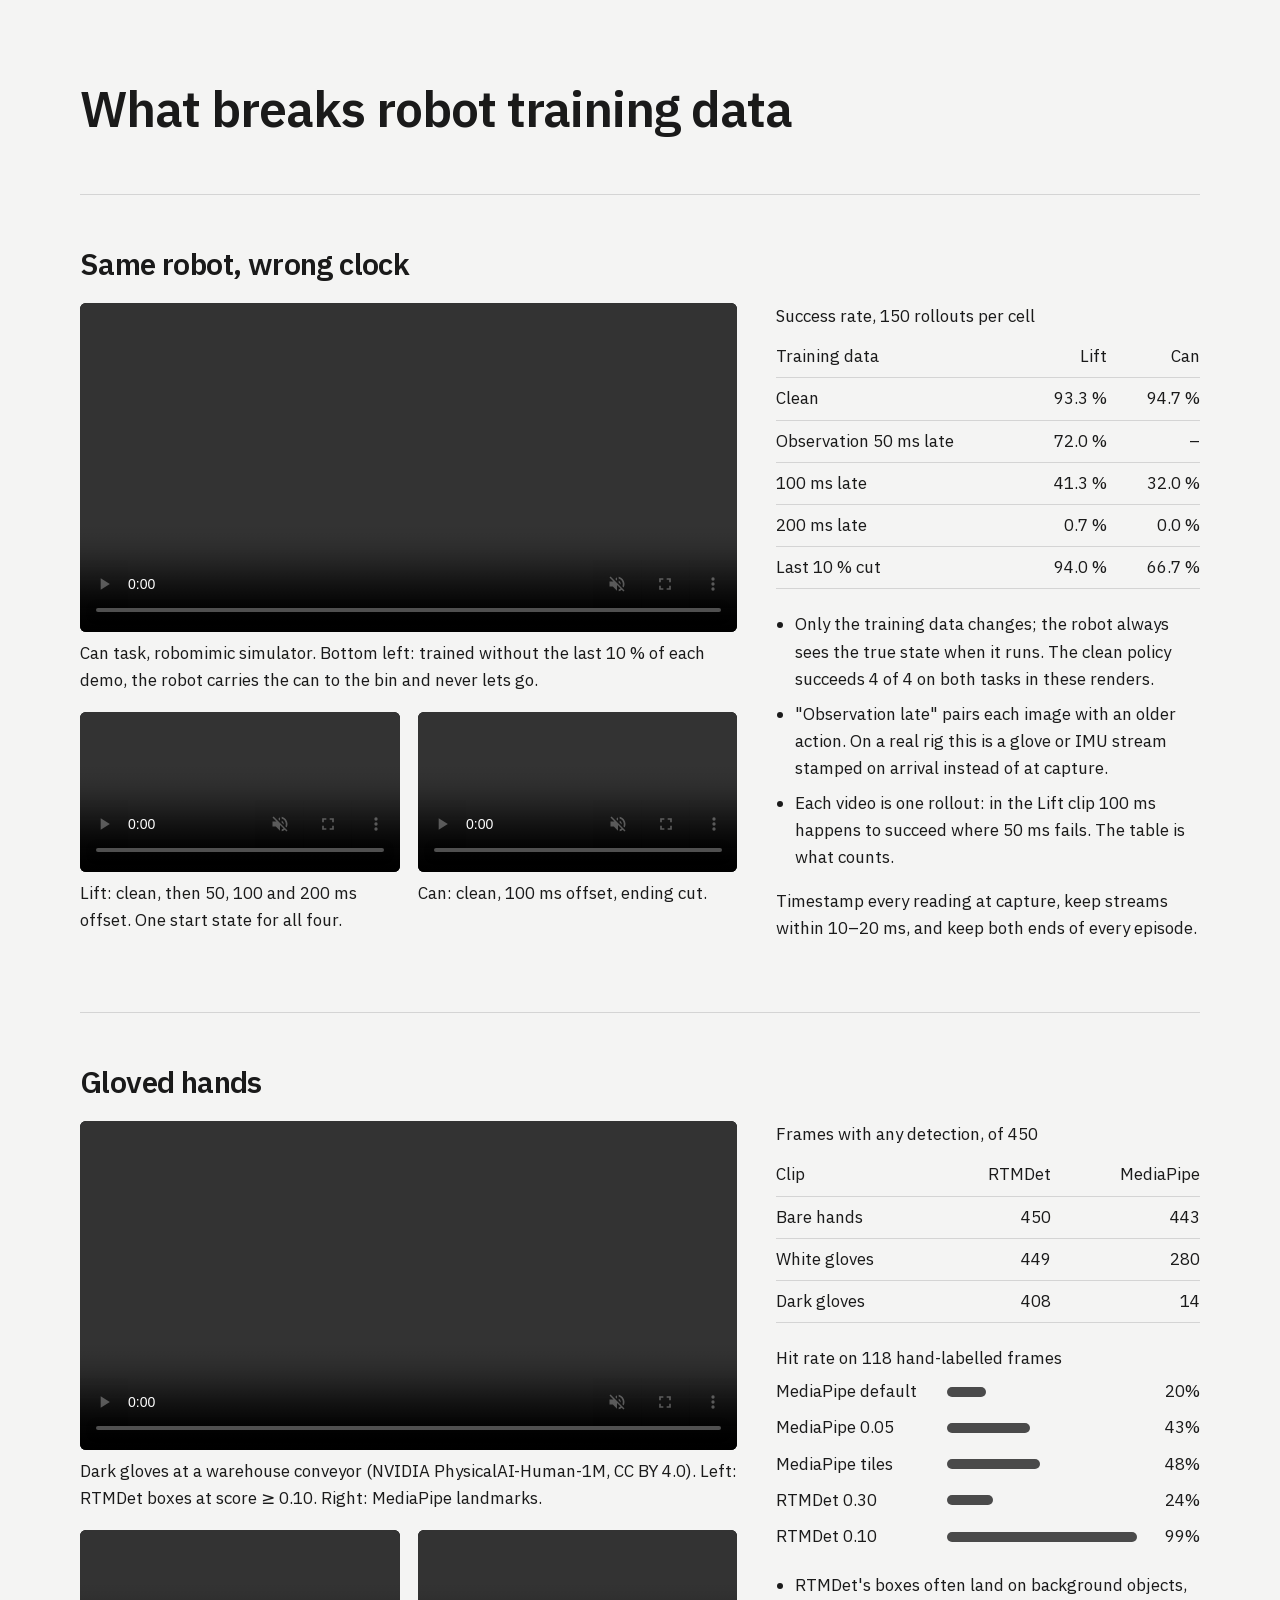
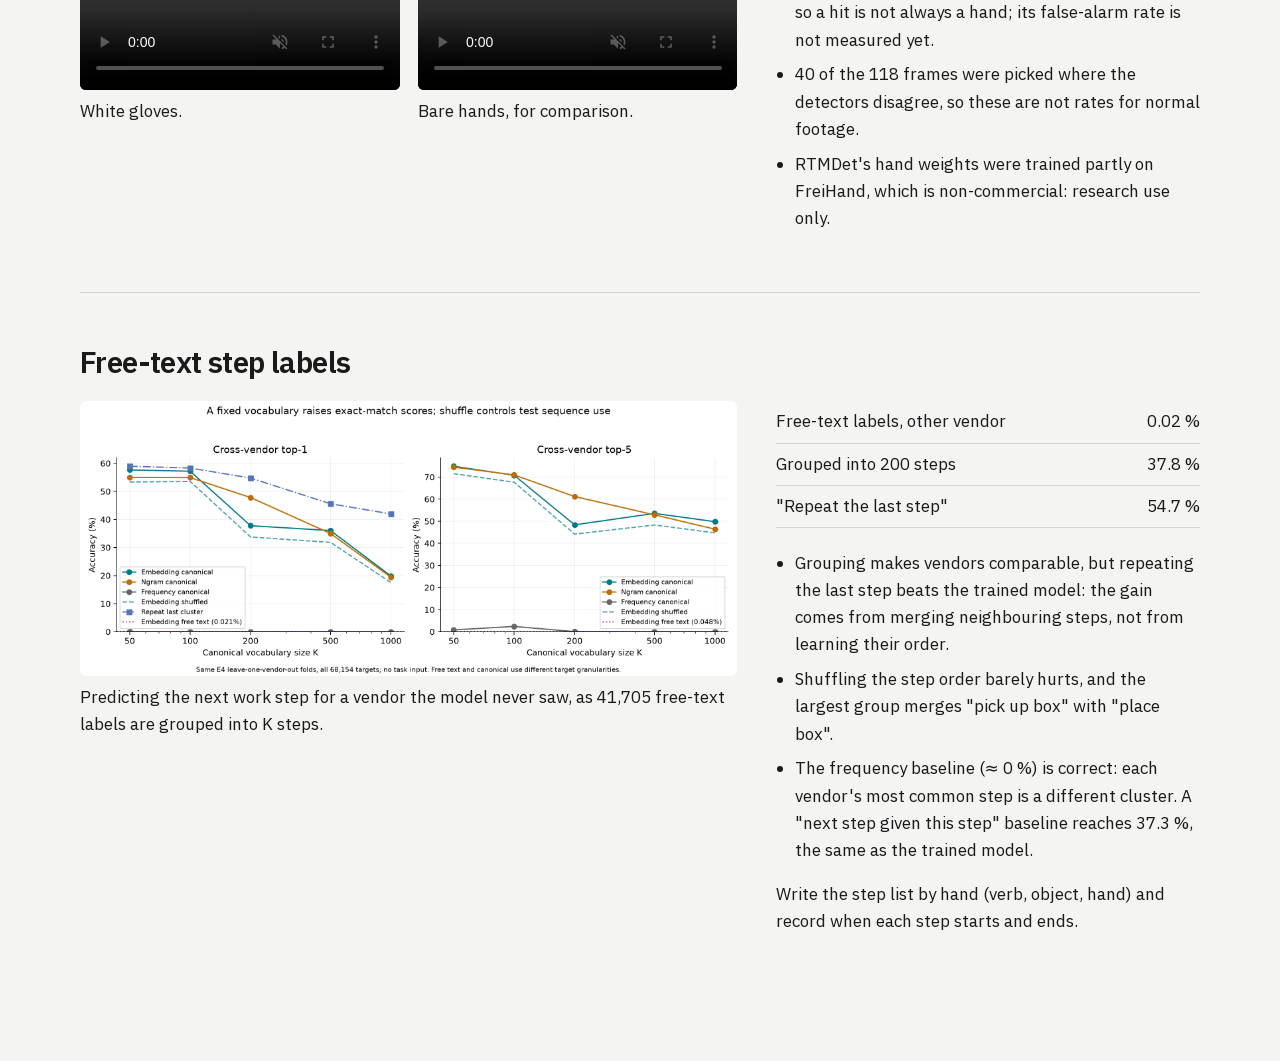
==== commit 0d442d40: "D3: frequency baseline was correct, not a bug" ====
--- a/demos/index.html
+++ b/demos/index.html
@@ -109,7 +109,7 @@
 <ul>
 <li>Grouping makes vendors comparable, but repeating the last step beats the trained model: the gain comes from merging neighbouring steps, not from learning their order.</li>
 <li>Shuffling the step order barely hurts, and the largest group merges "pick up box" with "place box".</li>
-<li>The frequency baseline (≈ 0 %) is almost certainly a bug, so the cross-vendor numbers are not confirmed.</li>
+<li>The frequency baseline (≈ 0 %) is correct: each vendor's most common step is a different cluster. A "next step given this step" baseline reaches 37.3 %, the same as the trained model.</li>
 </ul>
 <p>Write the step list by hand (verb, object, hand) and record when each step starts and ends.</p>
 </div></div>
